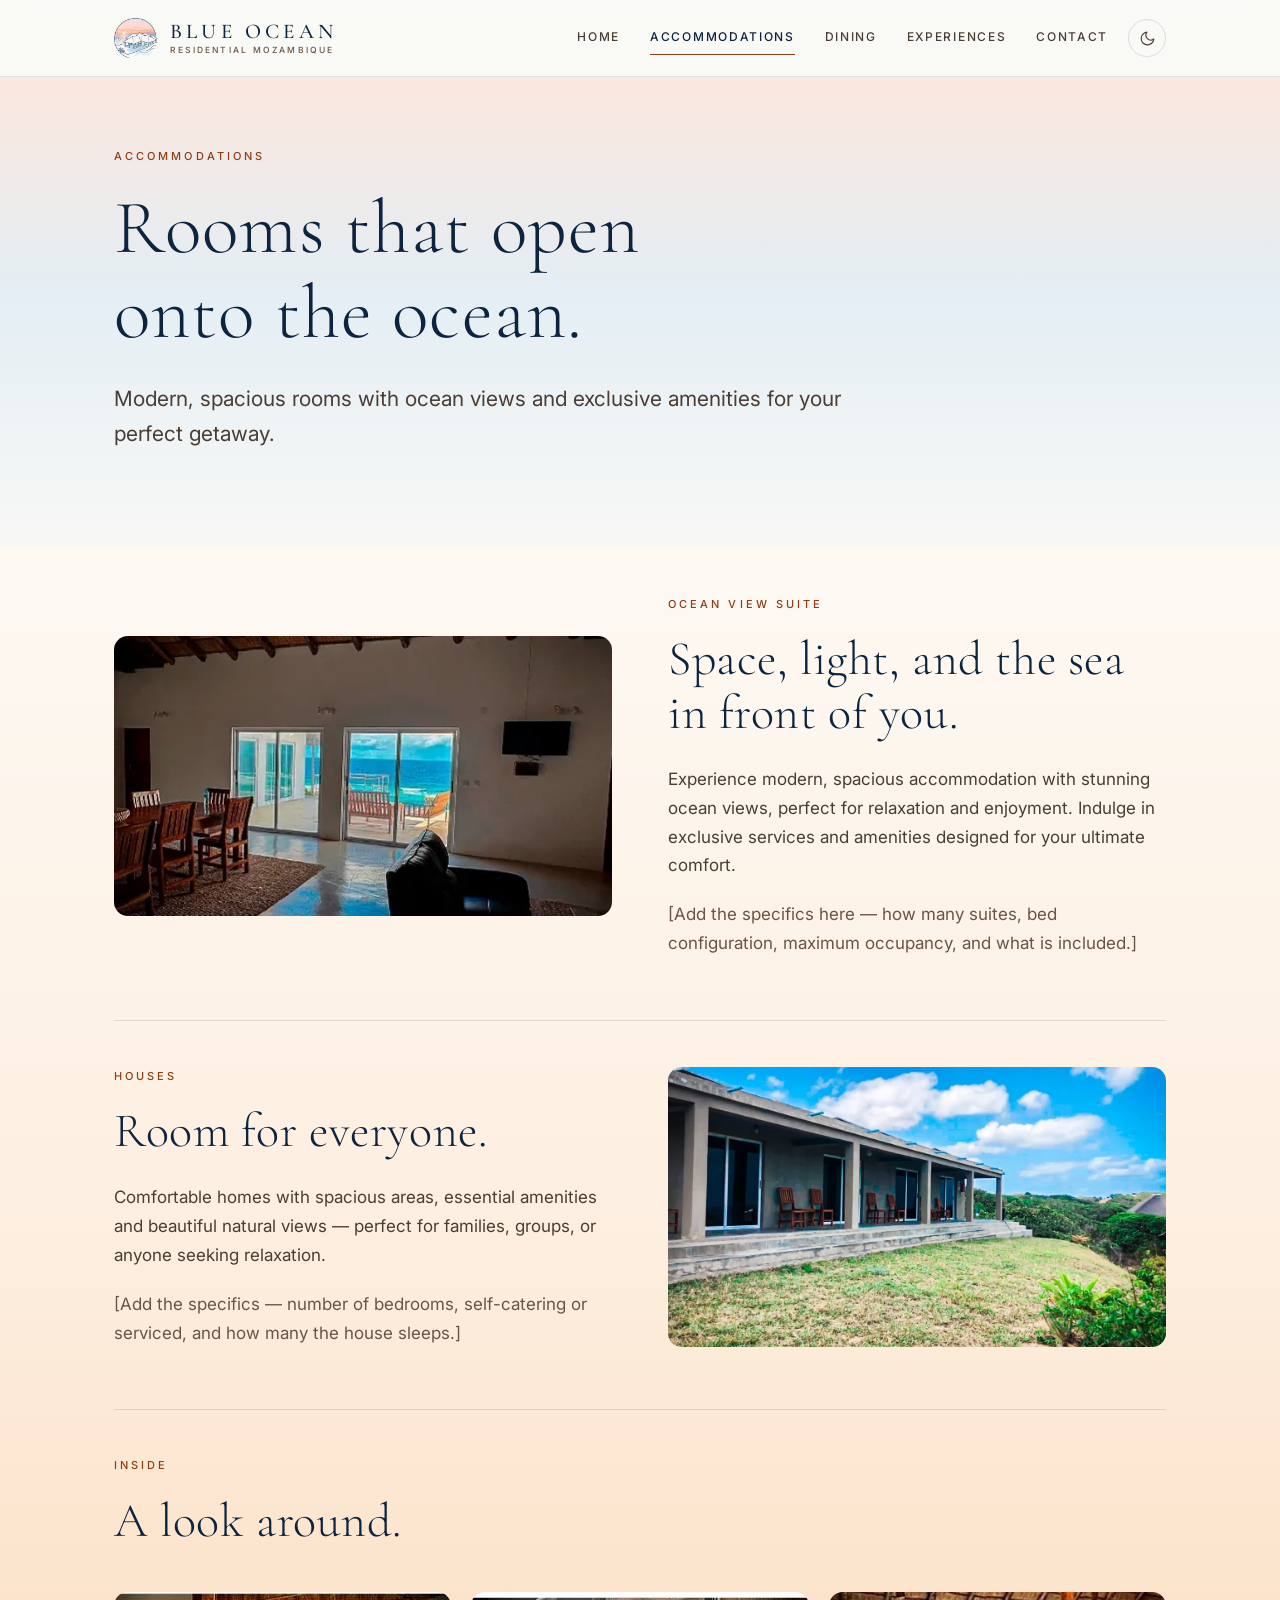
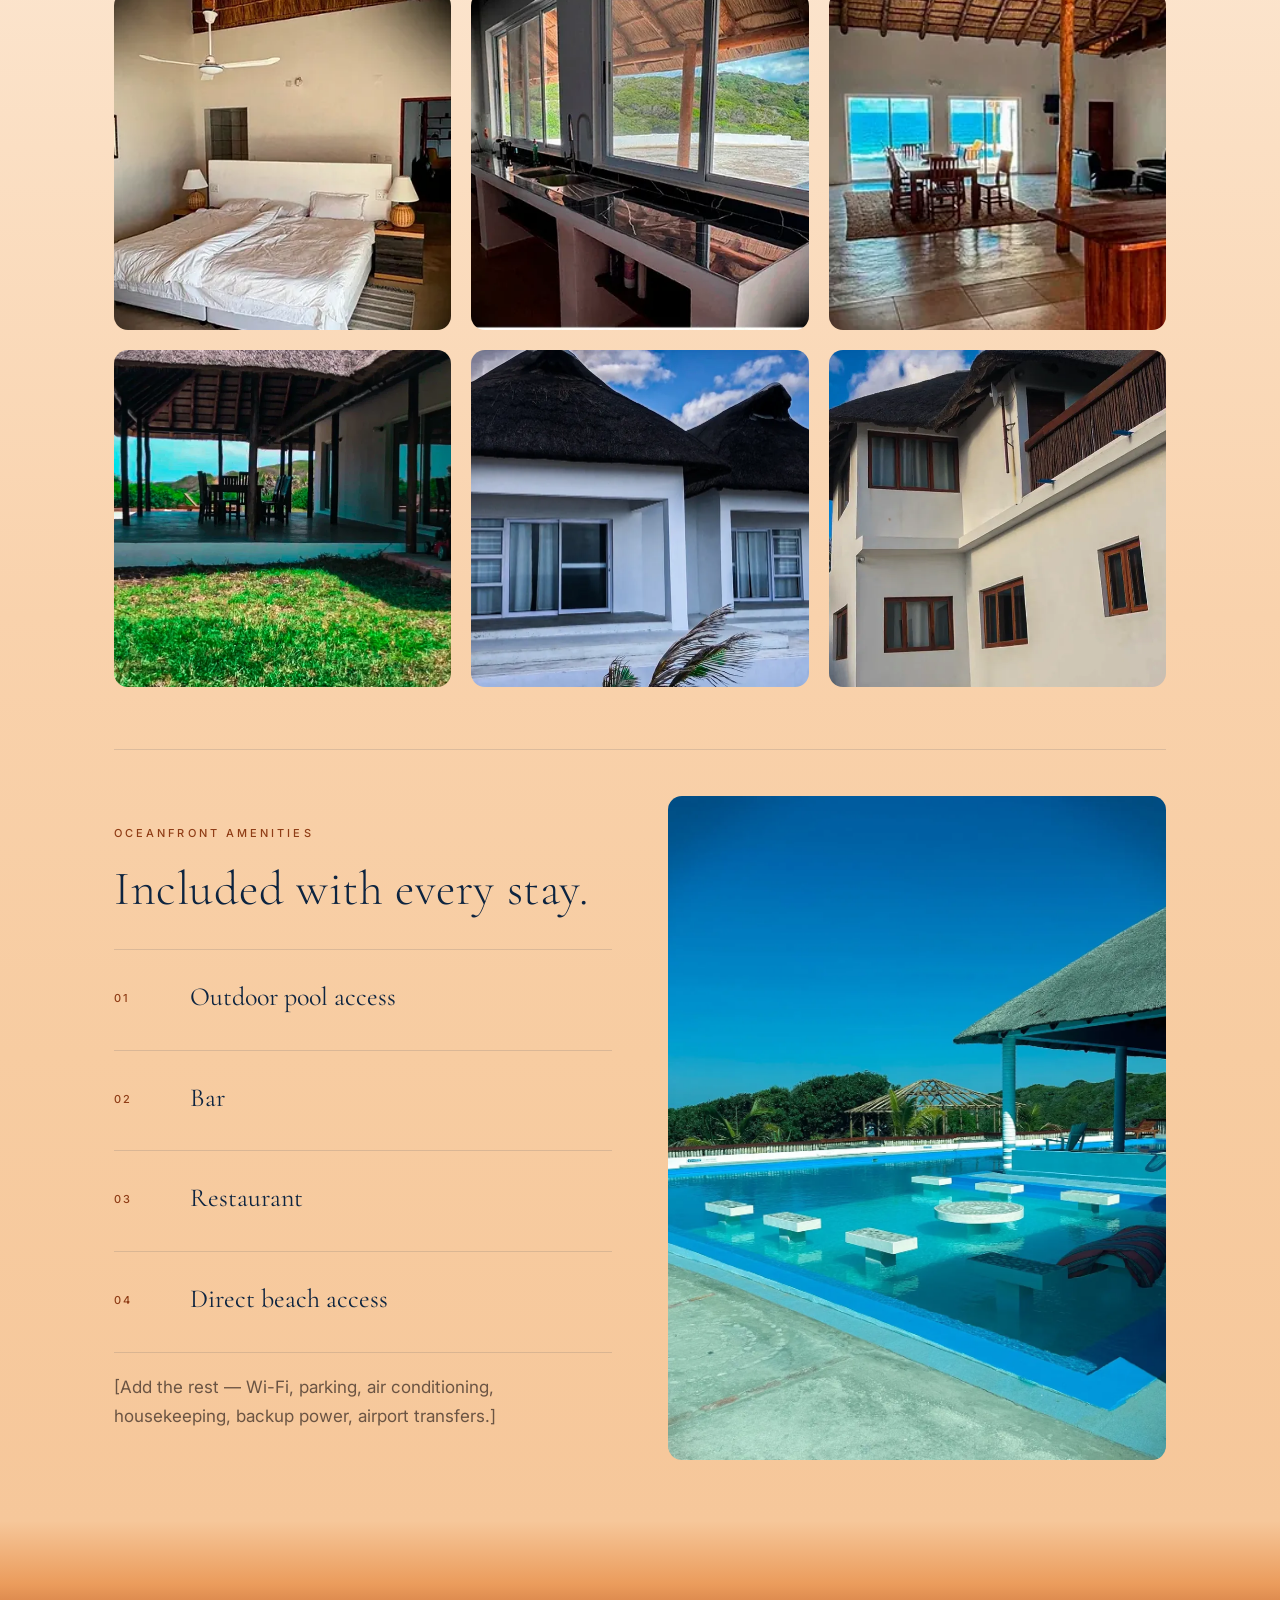
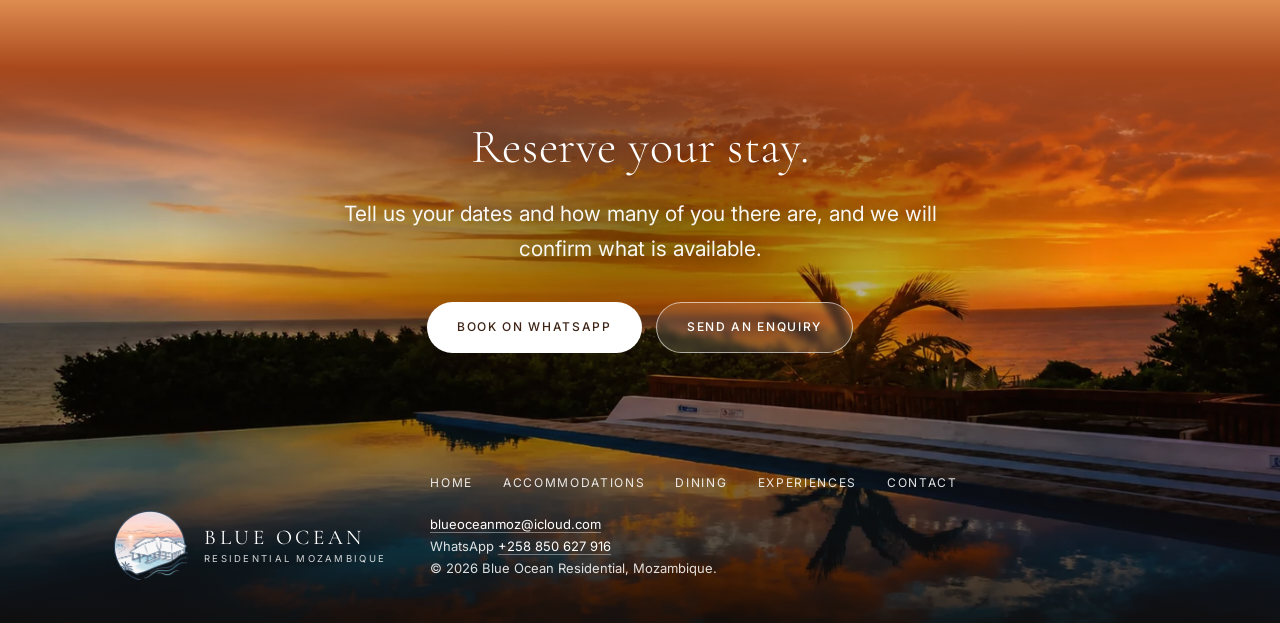
==== accommodations/index.html @ 9c2eda92 "Rebuild the Blue Ocean site as a static, buildless site Replaces the Hostinger Website Builder site " ====
<!DOCTYPE html>
<html lang="en">
<head>
<meta charset="UTF-8" />
<meta name="viewport" content="width=device-width, initial-scale=1.0" />
<meta name="theme-color" content="#f8f8f6" />

<!-- pre-paint theme restore — keep this identical across every page -->
<script>
(function(){
  var r = document.documentElement;
  r.classList.add("js");
  try{
    var stored = localStorage.getItem("blueocean-theme");
    var dark = stored ? stored === "dark"
                      : window.matchMedia("(prefers-color-scheme: dark)").matches;
    if(dark){
      r.setAttribute("data-theme","dark");
      var m = document.querySelector('meta[name="theme-color"]');
      if(m) m.setAttribute("content","#0a1b2b");
    }
  }catch(e){}
})();
</script>

<title>Accommodations — Blue Ocean Residential</title>
<meta name="description" content="Modern, spacious rooms and houses with ocean views, exclusive amenities and outdoor pool access at Blue Ocean Residential, Mozambique." />

<link rel="icon" type="image/png" sizes="32x32" href="../assets/favicon-32.png" />
<link rel="apple-touch-icon" href="../assets/apple-touch-icon.png" />

<meta property="og:type" content="website" />
<meta property="og:site_name" content="Blue Ocean Residential" />
<meta property="og:title" content="Accommodations — Blue Ocean Residential" />
<meta property="og:description" content="Modern, spacious rooms with ocean views and exclusive amenities." />
<meta name="twitter:card" content="summary_large_image" />

<link rel="preconnect" href="https://fonts.googleapis.com" />
<link rel="preconnect" href="https://fonts.gstatic.com" crossorigin />
<link href="https://fonts.googleapis.com/css2?family=Cormorant+Garamond:wght@300;400;500&family=Inter:wght@400;500&display=swap" rel="stylesheet" />
<link rel="stylesheet" href="../assets/site.css" />
<script src="../assets/site.js" defer></script>
</head>
<body>

<!-- Everything above the footer sits in .daylight, which carries the
     colour ramp. It wraps rather than sits on <body> so the ramp is the
     height of the real page — a short page still gets the whole journey. -->
<div class="daylight">

<header class="site-header">
  <div class="wrap nav">
    <a class="brand" href="../" aria-label="Blue Ocean Residential — home">
      <img src="../assets/emblem.webp" alt="" width="600" height="559" />
      <span class="brand-text">
        <span class="brand-name">BLUE OCEAN</span>
        <span class="brand-sub">Residential Mozambique</span>
      </span>
    </a>
    <nav class="nav-links" aria-label="Primary">
      <a href="../">Home</a>
      <a href="./" aria-current="page">Accommodations</a>
      <a href="../dining/">Dining</a>
      <a href="../experiences/">Experiences</a>
      <a href="../contact/">Contact</a>
    </nav>
    <button class="theme-toggle" type="button" aria-pressed="false" aria-label="Switch to dark theme">
      <svg class="icon-moon" viewBox="0 0 24 24" fill="none" stroke="currentColor" stroke-width="1.6" stroke-linecap="round" stroke-linejoin="round" aria-hidden="true"><path d="M21 12.8A9 9 0 1 1 11.2 3a7 7 0 0 0 9.8 9.8Z"/></svg>
      <svg class="icon-sun" viewBox="0 0 24 24" fill="none" stroke="currentColor" stroke-width="1.6" stroke-linecap="round" stroke-linejoin="round" aria-hidden="true"><circle cx="12" cy="12" r="4"/><path d="M12 2v2M12 20v2M4.9 4.9l1.4 1.4M17.7 17.7l1.4 1.4M2 12h2M20 12h2M4.9 19.1l1.4-1.4M17.7 6.3l1.4-1.4"/></svg>
    </button>
  </div>
</header>

<main>

  <section class="hero">
    <div class="wrap">
      <p class="label">Accommodations</p>
      <h1>Rooms that open<br />onto the ocean.</h1>
      <p class="lede">Modern, spacious rooms with ocean views and exclusive
        amenities for your perfect getaway.</p>
    </div>
  </section>

  <!-- ---------- OCEAN VIEW SUITE ---------- -->
  <section>
    <div class="wrap">
      <div class="split">
        <figure class="media media-wide reveal">
          <img src="../assets/photos/room-living.webp" alt="Open-plan living and dining area with doors onto an ocean-facing terrace" width="570" height="414" loading="lazy" />
        </figure>
        <div class="reveal">
          <p class="label">Ocean view suite</p>
          <h2 style="margin-bottom:24px">Space, light, and the sea in front of you.</h2>
          <p style="margin-bottom:20px">Experience modern, spacious accommodation
            with stunning ocean views, perfect for relaxation and enjoyment.
            Indulge in exclusive services and amenities designed for your ultimate
            comfort.</p>
          <p class="muted">[Add the specifics here — how many suites, bed
            configuration, maximum occupancy, and what is included.]</p>
        </div>
      </div>
    </div>
  </section>

  <!-- ---------- HOUSES ---------- -->
  <section style="padding-top:0">
    <div class="wrap">
      <hr class="rule rule-gap" />
      <div class="split split-reverse">
        <figure class="media media-wide reveal">
          <img src="../assets/photos/exterior-terrace.webp" alt="A row of houses with a shared terrace overlooking the coast" width="1200" height="675" loading="lazy" />
        </figure>
        <div class="reveal">
          <p class="label">Houses</p>
          <h2 style="margin-bottom:24px">Room for everyone.</h2>
          <p style="margin-bottom:20px">Comfortable homes with spacious areas,
            essential amenities and beautiful natural views — perfect for families,
            groups, or anyone seeking relaxation.</p>
          <p class="muted">[Add the specifics — number of bedrooms, self-catering
            or serviced, and how many the house sleeps.]</p>
        </div>
      </div>
    </div>
  </section>

  <!-- ---------- INSIDE ---------- -->
  <section style="padding-top:0">
    <div class="wrap">
      <hr class="rule rule-gap" />
      <p class="label reveal">Inside</p>
      <h2 class="reveal" style="margin-bottom:44px">A look around.</h2>

      <div class="gallery reveal">
        <figure class="media"><img src="../assets/photos/room-bedroom.webp" alt="Bedroom with high thatched ceiling and ceiling fan" width="446" height="414" loading="lazy" /></figure>
        <figure class="media"><img src="../assets/photos/room-kitchen.webp" alt="Kitchen counter beneath a window looking out to the dunes" width="446" height="416" loading="lazy" /></figure>
        <figure class="media"><img src="../assets/photos/room-lounge.webp" alt="Living area under an exposed thatched roof, opening to the sea" width="280" height="400" loading="lazy" /></figure>
        <figure class="media"><img src="../assets/photos/veranda.webp" alt="Covered veranda with dining table looking over the lawn" width="1197" height="673" loading="lazy" /></figure>
        <figure class="media"><img src="../assets/photos/exterior-rooms.webp" alt="Exterior of the guest rooms under thatch" width="1200" height="675" loading="lazy" /></figure>
        <figure class="media"><img src="../assets/photos/exterior-block.webp" alt="Two-storey accommodation block with timber-framed windows" width="1200" height="674" loading="lazy" /></figure>
      </div>
    </div>
  </section>

  <!-- ---------- AMENITIES ---------- -->
  <section style="padding-top:0">
    <div class="wrap">
      <hr class="rule rule-gap" />
      <div class="split">
        <div class="reveal">
          <p class="label">Oceanfront amenities</p>
          <h2 style="margin-bottom:32px">Included with every stay.</h2>
          <div class="rows" style="border-top:1px solid var(--line)">
            <div class="row" style="grid-template-columns:56px 1fr">
              <div class="row-num">01</div>
              <div><h3 style="margin-bottom:6px">Outdoor pool access</h3></div>
            </div>
            <div class="row" style="grid-template-columns:56px 1fr">
              <div class="row-num">02</div>
              <div><h3 style="margin-bottom:6px">Bar</h3></div>
            </div>
            <div class="row" style="grid-template-columns:56px 1fr">
              <div class="row-num">03</div>
              <div><h3 style="margin-bottom:6px">Restaurant</h3></div>
            </div>
            <div class="row" style="grid-template-columns:56px 1fr">
              <div class="row-num">04</div>
              <div><h3 style="margin-bottom:6px">Direct beach access</h3></div>
            </div>
          </div>
          <p class="muted" style="margin-top:20px">[Add the rest — Wi-Fi, parking,
            air conditioning, housekeeping, backup power, airport transfers.]</p>
        </div>
        <figure class="media media-tall reveal">
          <img src="../assets/photos/pool-ocean.webp" alt="The pool at Blue Ocean Residential looking out to the Indian Ocean" width="1400" height="1443" loading="lazy" />
        </figure>
      </div>
    </div>
  </section>

</main>

</div><!-- /.daylight -->

<footer class="site-footer">
  <div class="wrap footer-closing reveal">
    <h2 style="margin-bottom:22px">Reserve your stay.</h2>
    <p class="lede">Tell us your dates and how many of you there are, and we will confirm what is available.</p>
    <div class="actions">
      <a class="btn" href="https://api.whatsapp.com/send/?phone=258850627916" target="_blank" rel="noopener">Book on WhatsApp</a>
      <a class="btn btn-ghost" href="../contact/">Send an enquiry</a>
    </div>
  </div>

  <div class="wrap footer-inner">
    <a class="footer-brand" href="../" aria-label="Blue Ocean Residential — home">
      <img src="../assets/emblem.webp" alt="" width="600" height="559" loading="lazy" />
      <span class="footer-wordmark">
        <b>BLUE OCEAN</b>
        <span>Residential Mozambique</span>
      </span>
    </a>
    <div>
      <nav class="footer-nav" aria-label="Footer">
        <a href="../">Home</a>
        <a href="./">Accommodations</a>
        <a href="../dining/">Dining</a>
        <a href="../experiences/">Experiences</a>
        <a href="../contact/">Contact</a>
      </nav>
      <p class="footer-legal">
        <a href="mailto:blueoceanmoz@icloud.com">blueoceanmoz@icloud.com</a><br />
        WhatsApp <a href="https://api.whatsapp.com/send/?phone=258850627916" target="_blank" rel="noopener">+258 850 627 916</a><br />
        © <span class="year">2026</span> Blue Ocean Residential, Mozambique.
      </p>
    </div>
  </div>
</footer>

<script>
document.querySelectorAll(".year").forEach(function(el){
  el.textContent = new Date().getFullYear();
});
</script>
</body>
</html>
---- assets/site.css ----
/* ============================================================
   BLUE OCEAN — Residential Mozambique
   Vanilla CSS, no build step. Every design decision you are likely
   to change lives in the :root token block below.

   Palette sampled directly from the logo artwork:
   navy #021c3f · coral #fdc7b0 · sea #8eb4c7 · paper #f8f7f8
   ============================================================ */

/* ---------- 1. DESIGN TOKENS (change the whole look here) ---------- */
:root{
  color-scheme:light;

  /* surfaces */
  --bg:#f8f8f6;          /* page — the logo's paper tone   */
  --panel:#ffffff;       /* cards, raised surfaces         */

  /* text — warmed and deepened so it still holds at the bottom of the
     ramp, where the ground is apricot rather than paper. Every value
     here clears 4.5:1 on both #fdfcfa and the ramp's last colour. */
  --ink:#0d2440;         /* headings — logo navy           */
  --body:#4a3d33;        /* paragraph text                 */
  --muted:#6b5443;       /* captions, meta                 */

  /* brand accents */
  --navy:#143252;        /* primary buttons, strong marks  */
  --navy-deep:#0a1e35;
  --coral:#8f3d16;       /* the sunset — labels, details   */
  --coral-deep:#7a3110;
  --coral-soft:#fbe7de;  /* tint fills                     */
  --sea:#8eb4c7;         /* the water                      */
  --sea-soft:#e4eef4;
  --sand:#f3ece5;

  /* button colour pair (flips in dark mode) */
  --btn-bg:var(--navy);
  --btn-bg-hover:var(--navy-deep);
  --btn-fg:#ffffff;

  --line:rgba(13,36,64,0.12);
  --line-2:rgba(13,36,64,0.26);
  --scrim-rgb:248,248,246;   /* --bg as r,g,b — sticky header blur */

  /* the day's light — see .daylight in section 5b.
     Cool white at the top of a page, warming all the way down.

     The ramp stops at --w6, an apricot, and NOT at full orange. That is
     a hard limit, not a taste call: at anything stronger, small secondary
     text (captions, the star ratings, "Guest review") drops under 4.5:1
     and no amount of darkening the token fixes it without turning the
     accent black. The deep orange --w7 and --ember therefore live only
     in the footer, above which no body copy ever sits. */
  --w0:#fdfcfa;
  --w1:#fdf8f1;
  --w2:#fdefe1;
  --w3:#fbdfc3;
  --w4:#f9d2ac;
  --w5:#f7cca1;
  --w6:#f6c79a;
  --w7:#eb9c5c;   /* footer only */
  --ember:#a8481c; /* footer only — deep enough to meet the photograph */

  /* type */
  --font-display:"Cormorant Garamond",Georgia,"Times New Roman",serif;
  --font-body:"Inter",-apple-system,BlinkMacSystemFont,"Segoe UI",Roboto,sans-serif;

  /* rhythm */
  --maxw:1140px;
  --r:14px;
  --gap:clamp(46px,4.8vw,78px);      /* vertical space between sections   */
  --gap-sm:clamp(34px,3.6vw,56px);   /* space either side of a divider    */
  --pad:clamp(20px,5vw,44px);
  --ease:cubic-bezier(0.22,1,0.36,1);
}

[data-theme="dark"]{
  color-scheme:dark;
  /* Dark is the same day after the sun has gone: warm near-black
     rather than navy, so it still arrives at the same photograph
     instead of fighting it. */
  --bg:#141110;
  --panel:#1f1916;
  --ink:#f7ece4;
  --body:#cdb6a6;
  --muted:#c9b1a0;
  --navy:#f7ece4;
  --navy-deep:#ffffff;
  --coral:#efb197;
  --coral-deep:#f6c9b5;
  --coral-soft:rgba(233,161,132,0.14);
  --sea:#c99878;
  --sea-soft:rgba(233,161,132,0.10);
  --sand:rgba(243,229,219,0.06);
  --btn-bg:var(--coral);
  --btn-bg-hover:var(--coral-deep);
  --btn-fg:#241a14;
  --line:rgba(247,236,228,0.14);
  --line-2:rgba(247,236,228,0.30);
  --scrim-rgb:20,17,16;

  --w0:#141110;
  --w1:#181412;
  --w2:#1f1713;
  --w3:#291b13;
  --w4:#372114;
  --w5:#4a2815;
  --w6:#5e2f16;
  --w7:#7a3a19;
  --ember:#8f3d18;
}

/* ---------- 2. RESET ---------- */
*,*::before,*::after{ box-sizing:border-box; margin:0; padding:0; }
html{ scroll-behavior:smooth; -webkit-text-size-adjust:100%; }
body{
  background:var(--bg);
  color:var(--body);
  font-family:var(--font-body);
  font-size:17px;
  line-height:1.7;
  -webkit-font-smoothing:antialiased;
  transition:background .3s var(--ease), color .3s var(--ease);
}
img,svg{ display:block; max-width:100%; height:auto; }
a{ color:inherit; text-decoration:none; }
button{ font:inherit; color:inherit; background:none; border:none; cursor:pointer; }
:focus-visible{ outline:2px solid var(--coral); outline-offset:3px; border-radius:4px; }

@media (prefers-reduced-motion:reduce){
  html{ scroll-behavior:auto; }
  *,*::before,*::after{ animation-duration:.01ms!important; transition-duration:.01ms!important; }
}

/* ---------- 3. TYPE ----------
   The logo wordmark is a high-contrast serif set very wide. Headings echo
   that: light weight, generous letter-spacing, tight leading. */
h1,h2,h3{
  font-family:var(--font-display);
  color:var(--ink);
  font-weight:300;
  line-height:1.12;
}
h1{ font-size:clamp(42px,6.4vw,76px); letter-spacing:0.015em; }
h2{ font-size:clamp(31px,4.2vw,48px); letter-spacing:0.012em; }
h3{ font-size:clamp(21px,2.2vw,26px); font-weight:400; line-height:1.3; }

/* the tracked-out caps label — lifted straight from "RESIDENTIAL MOZAMBIQUE" */
.label{
  font-family:var(--font-body);
  font-size:11px;
  font-weight:500;
  letter-spacing:0.28em;
  text-transform:uppercase;
  color:var(--coral);
  margin-bottom:20px;
}
.label-navy{ color:var(--muted); }
.lede{ font-size:clamp(18px,1.9vw,21px); line-height:1.65; max-width:60ch; }
.muted{ color:var(--muted); }
strong{ color:var(--ink); font-weight:500; }

/* ---------- 4. LAYOUT ---------- */
.wrap{ width:100%; max-width:var(--maxw); margin-inline:auto; padding-inline:var(--pad); }
section{ padding-block:var(--gap); }
.rule{ height:1px; background:var(--line); border:0; }

/* a divider that opens a new section: it already sits below one section's
   bottom padding, so its own trailing space is deliberately smaller —
   otherwise the two stack up and leave a hole. */
.rule-gap{ margin-bottom:var(--gap-sm); }

/* the first section after a hero does not need a full gap on top, the hero's
   own bottom padding is already doing that work */
.hero + section,
.hero-photo + section{ padding-top:var(--gap-sm); }

.grid{ display:grid; gap:30px; }
@media (min-width:760px){
  .grid-2{ grid-template-columns:repeat(2,1fr); }
  .grid-3{ grid-template-columns:repeat(3,1fr); }
  .grid-4{ grid-template-columns:repeat(2,1fr); }   /* 2-up on tablet */
}
@media (min-width:1000px){
  .grid-4{ grid-template-columns:repeat(4,1fr); gap:22px; }  /* one line */
}

/* ---------- 5. HEADER / NAV ---------- */
/* ---------- 5b. THE DAY'S LIGHT ----------
   .daylight wraps the header and main — everything above the footer.
   Putting the ramp there rather than on <body> means it stretches to
   whatever height the page actually is, so a short page like Contact
   gets the whole journey instead of the top third of it.

   The ramp stops at --w6, still light. All of the darkening happens
   inside the footer, where there is no body copy — which is why no
   text on this site ever has to change colour partway down a page. */
.daylight{
  background:linear-gradient(180deg,
    var(--w0)  0%,
    var(--w1) 20%,
    var(--w2) 39%,
    var(--w3) 56%,
    var(--w4) 71%,
    var(--w5) 85%,
    var(--w6) 100%);
}

.site-header{
  position:sticky; top:0; z-index:50;
  background:rgba(var(--scrim-rgb),0.86);
  backdrop-filter:saturate(180%) blur(14px);
  -webkit-backdrop-filter:saturate(180%) blur(14px);
  border-bottom:1px solid var(--line);
}
.nav{ display:flex; align-items:center; gap:20px; height:76px; }
.brand{ display:flex; align-items:center; gap:12px; margin-right:auto; }
.brand img{ width:44px; height:auto; }
.brand-text{ display:flex; flex-direction:column; line-height:1; }
.brand-name{
  font-family:var(--font-display); font-weight:500;
  font-size:21px; letter-spacing:0.20em; color:var(--ink);
}
.brand-sub{
  font-size:8.5px; font-weight:500; letter-spacing:0.26em;
  text-transform:uppercase; color:var(--muted); margin-top:4px;
}
.nav-links{ display:flex; gap:30px; }
.nav-links a{
  font-size:12px; font-weight:500; letter-spacing:0.14em; text-transform:uppercase;
  color:var(--body); padding-block:6px; border-bottom:1px solid transparent;
  transition:color .2s var(--ease), border-color .2s var(--ease);
}
.nav-links a:hover{ color:var(--ink); }
.nav-links a[aria-current="page"]{ color:var(--ink); border-bottom-color:var(--coral); }

.theme-toggle{
  width:38px; height:38px; display:grid; place-items:center;
  border:1px solid var(--line); border-radius:50%;
  color:var(--body); transition:border-color .2s var(--ease), color .2s var(--ease);
}
.theme-toggle:hover{ border-color:var(--line-2); color:var(--ink); }
.theme-toggle svg{ width:17px; height:17px; }
[data-theme="dark"] .icon-moon,
:root:not([data-theme="dark"]) .icon-sun{ display:none; }

/* five nav items is too many for a phone bar, so below 900px the links drop
   to their own row and scroll sideways rather than wrapping or being hidden
   behind a JS menu. */
@media (max-width:900px){
  .nav{ flex-wrap:wrap; height:auto; padding-block:12px; row-gap:4px; }
  .brand img{ width:36px; }
  .brand-name{ font-size:18px; letter-spacing:0.16em; }
  .brand-sub{ display:none; }
  .nav-links{
    order:3; width:100%; gap:22px;
    overflow-x:auto; scrollbar-width:none; padding-bottom:2px;
  }
  .nav-links::-webkit-scrollbar{ display:none; }
  .nav-links a{ font-size:11px; letter-spacing:0.1em; white-space:nowrap; }
}

/* ---------- 6. HERO ----------
   The wash behind the inner-page hero repeats the logo's sunset: coral sky
   above, sea below, dissolving into paper. */
.hero{
  position:relative;
  padding-block:clamp(44px,5.5vw,72px) clamp(40px,4.6vw,60px);
  background:linear-gradient(180deg,
    var(--coral-soft) 0%,
    var(--sea-soft) 46%,
    var(--bg) 100%);
}
.hero-grid{ display:grid; gap:44px; align-items:center; }
@media (min-width:900px){
  .hero-grid{ grid-template-columns:1.05fr 0.95fr; gap:56px; }
}
.hero h1{ margin-bottom:26px; }
.hero .lede{ margin-bottom:38px; }
.hero-art{ justify-self:center; width:min(100%,480px); }

/* photographic hero — home page */
.hero-photo{
  position:relative; isolation:isolate;
  min-height:min(84vh,720px);
  display:flex; align-items:flex-end;
  padding-block:clamp(64px,10vw,110px);
  overflow:hidden;
}
.hero-photo > img{
  position:absolute; inset:0; z-index:-2;
  width:100%; height:100%; object-fit:cover;
}
.hero-photo::after{                 /* legibility scrim */
  content:""; position:absolute; inset:0; z-index:-1;
  background:linear-gradient(180deg,
    rgba(6,20,36,0.34) 0%,
    rgba(6,20,36,0.10) 38%,
    rgba(6,20,36,0.72) 100%);
}
.hero-photo .label{ color:#f6cdb9; }
.hero-photo h1,
.hero-photo .lede{ color:#fff; }
.hero-photo h1{ margin-bottom:22px; max-width:16ch; }
.hero-photo .lede{ margin-bottom:36px; color:rgba(255,255,255,0.90); }
.hero-photo .btn-ghost{ color:#fff; border-color:rgba(255,255,255,0.55); }
.hero-photo .btn-ghost:hover{ background:rgba(255,255,255,0.14); border-color:#fff; }

/* ---------- 6b. MEDIA ---------- */
figure{ margin:0; }
.media{
  border-radius:var(--r); overflow:hidden;
  background:var(--sea-soft);
}
.media img{ width:100%; height:100%; object-fit:cover; }
.media-tall img{ aspect-ratio:3/4; }
.media-wide img{ aspect-ratio:16/9; }
.media-square img{ aspect-ratio:1/1; }
figcaption{
  margin-top:12px; font-size:13px; letter-spacing:0.1em;
  text-transform:uppercase; color:var(--muted);
}

/* alternating image + text */
.split{ display:grid; gap:36px; align-items:center; }
@media (min-width:880px){
  .split{ grid-template-columns:1fr 1fr; gap:56px; }
  .split-reverse > :first-child{ order:2; }
}

/* gallery grid — mixed heights, no library needed */
.gallery{ display:grid; gap:16px; grid-template-columns:repeat(2,1fr); }
@media (min-width:760px){ .gallery{ grid-template-columns:repeat(3,1fr); gap:20px; } }
.gallery .media img{ aspect-ratio:1/1; }
.gallery .span-2{ grid-column:span 2; }
.gallery .span-2 img{ aspect-ratio:16/10; }

/* image card — photo above copy */
.tile{
  background:var(--panel); border:1px solid var(--line);
  border-radius:var(--r); overflow:hidden;
  transition:border-color .25s var(--ease), transform .25s var(--ease);
}
.tile:hover{ border-color:var(--line-2); transform:translateY(-2px); }
.tile img{ width:100%; aspect-ratio:4/3; object-fit:cover; }
.tile-body{ padding:26px 28px 30px; }
.tile-body h3{ margin-bottom:10px; }

/* ---------- 6c. THE MOVING LINE ----------
   One line of tiles sweeping steadily left to right, forever.

   The lane slides by exactly the width of one set of tiles (--ring-shift,
   measured by site.js), so the moment the second set reaches where the
   first started, the loop restarts unseen.

   Tile width + margin-right is what makes that measurement exact — do not
   swap the margin for `gap`, which is not part of a tile's own width. */
.ring{
  --ring-tile:clamp(232px,25vw,310px);
  --ring-gap:24px;
  position:relative;
  margin-top:48px;
  overflow:hidden;
}
.ring-lane{
  overflow:hidden;
  /* dissolve the ends so tiles are never cut off square */
  -webkit-mask-image:linear-gradient(90deg,transparent,#000 8%,#000 92%,transparent);
          mask-image:linear-gradient(90deg,transparent,#000 8%,#000 92%,transparent);
  -webkit-mask-repeat:no-repeat; mask-repeat:no-repeat;
}
.ring-track{ display:flex; width:max-content; }
.ring-track > .tile{
  flex:0 0 auto;
  width:var(--ring-tile);
  margin-right:var(--ring-gap);
}

/* The reviews reuse the same line. Only width and spacing are set here — the
   quotes keep the colours, the coral hairline and the type they already had. */
.ring-quotes{ --ring-tile:clamp(300px,32vw,420px); --ring-gap:56px; margin-top:40px; }
.ring-track > .quote{
  flex:0 0 auto;
  width:var(--ring-tile);
  margin-right:var(--ring-gap);
  display:flex; flex-direction:column;
}
.ring-track > .quote cite{ margin-top:auto; }
/* Motion is added only once site.js has cloned the tiles — animating a
   single set would slide it off the screen and snap back. */
.ring.is-ready .ring-track{ will-change:transform; }
.ring.is-ready .ring-near .ring-track{ animation:ring-near 60s linear infinite; }
@keyframes ring-near{
  from{ transform:translate3d(var(--ring-shift,0),0,0); }
  to  { transform:translate3d(0,0,0); }
}

/* stop while it is off screen, and while someone is looking at a tile */
.ring.is-paused .ring-track,
.ring:hover .ring-track,
.ring:focus-within .ring-track{ animation-play-state:paused; }

/* Reduced motion: one still row you can swipe. The clones would just read
   as repeats, so they go. */
@media (prefers-reduced-motion:reduce){
  .ring{ height:auto; overflow:visible; }
  .ring-lane{
    position:static; overflow-x:auto; padding-bottom:6px;
    -webkit-mask-image:none; mask-image:none;
  }
  .ring-dup{ display:none; }
  .ring-track{ animation:none!important; transform:none!important; }
}

/* testimonial */
.quote{
  border-left:2px solid var(--coral);
  padding-left:26px;
}
.quote p{
  font-family:var(--font-display); font-size:clamp(20px,2.2vw,25px);
  line-height:1.45; color:var(--ink); margin-bottom:16px;
}
.quote cite{
  font-style:normal; font-size:11px; letter-spacing:0.2em;
  text-transform:uppercase; color:var(--muted);
}
.stars{ color:var(--coral); letter-spacing:0.18em; font-size:13px; margin-bottom:14px; }

/* ---------- 7. COMPONENTS ---------- */
.actions{ display:flex; gap:14px; flex-wrap:wrap; }

.btn{
  display:inline-flex; align-items:center; gap:9px;
  padding:14px 30px; border-radius:999px;
  background:var(--btn-bg); color:var(--btn-fg);
  font-size:12px; font-weight:500; letter-spacing:0.14em; text-transform:uppercase;
  transition:background .2s var(--ease), transform .2s var(--ease);
}
.btn:hover{ background:var(--btn-bg-hover); transform:translateY(-1px); }

.btn-ghost{
  background:none; color:var(--ink);
  border:1px solid var(--line-2);
}
.btn-ghost:hover{ background:var(--coral-soft); border-color:var(--coral); }

.card{
  background:var(--panel);
  border:1px solid var(--line);
  border-radius:var(--r);
  padding:32px;
  transition:border-color .25s var(--ease), transform .25s var(--ease);
}
.card:hover{ border-color:var(--line-2); transform:translateY(-2px); }
.card h3{ margin-bottom:12px; }

/* numbered index rows — residence types, principles, process steps */
.rows{ border-top:1px solid var(--line); }
.row{
  display:grid; grid-template-columns:56px 1fr; gap:20px;
  padding-block:30px; border-bottom:1px solid var(--line);
}
.row-num{
  font-size:11px; letter-spacing:0.2em; color:var(--coral);
  padding-top:9px; font-weight:500;
}
.row h3{ margin-bottom:10px; }
@media (min-width:880px){
  .row{ grid-template-columns:56px 320px 1fr; align-items:start; }
  .row-body{ padding-top:5px; }
}

/* fact strip — plot sizes, bedrooms, distances */
.facts{ display:flex; flex-wrap:wrap; gap:12px 44px; }
.fact-val{ font-family:var(--font-display); font-size:38px; color:var(--ink); line-height:1.1; }
.fact-key{
  font-size:11px; letter-spacing:0.18em; text-transform:uppercase;
  color:var(--muted); margin-top:6px;
}

/* event listing */
.event{
  display:grid; gap:8px 26px;
  padding-block:30px; border-bottom:1px solid var(--line);
}
.event-date{
  font-size:11px; font-weight:500; letter-spacing:0.18em;
  text-transform:uppercase; color:var(--coral);
}
.event-meta{ font-size:15px; color:var(--muted); }
@media (min-width:780px){
  .event{ grid-template-columns:190px 1fr auto; align-items:start; }
  .event-date{ padding-top:6px; }
}

/* forms */
.field{ display:block; margin-bottom:22px; }
.field span{
  display:block; margin-bottom:9px;
  font-size:11px; font-weight:500; letter-spacing:0.18em;
  text-transform:uppercase; color:var(--muted);
}
.field input,.field textarea,.field select{
  width:100%; padding:14px 16px;
  font:inherit; font-size:16px; color:var(--ink);
  background:var(--panel);
  border:1px solid var(--line-2); border-radius:10px;
  transition:border-color .2s var(--ease);
}
.field input:focus,.field textarea:focus,.field select:focus{
  outline:none; border-color:var(--coral);
}
.field textarea{ min-height:150px; resize:vertical; }

/* ---------- 8. THE ARRIVAL (footer) ----------
   The page has been warming all the way down and this is where it
   gets to. The photograph's own top edge is a dark blue cloud, so
   rather than blend light orange into it, the scrim below carries
   the ramp on past orange into --ember first — two dark tones meet,
   and the dissolve only has a short distance to cover.

   The first stop is exactly --w6, the colour .daylight ends on, so
   the seam between page and footer cannot be seen. */
.site-footer{
  position:relative;
  min-height:clamp(560px,78vh,820px);
  display:flex; flex-direction:column; justify-content:flex-end;
  background:url("photos/sunset-pool.webp") center/cover no-repeat;
  isolation:isolate;
  color:#fff;
}
.site-footer::before{
  content:""; position:absolute; inset:0; z-index:0;
  background:
    /* This is where the day actually sets. The page hands over on --w6,
       so the seam cannot be seen; the strong orange and the ember both
       live here, below the last line of text on the page. */
    linear-gradient(180deg,
      var(--w6) 0%,
      var(--w7) 9%,
      var(--ember) 21%,
      rgba(168,72,28,0.70) 29%,
      rgba(168,72,28,0.36) 37%,
      rgba(168,72,28,0.12) 44%,
      rgba(168,72,28,0) 51%),
    /* and a little shade at the foot, so the small print holds */
    linear-gradient(0deg,
      rgba(18,11,6,0.86) 0%,
      rgba(18,11,6,0.44) 24%,
      rgba(18,11,6,0) 52%);
}
[data-theme="dark"] .site-footer::before{
  background:
    linear-gradient(180deg,
      var(--w6) 0%,
      var(--w7) 9%,
      var(--ember) 21%,
      rgba(143,61,24,0.70) 29%,
      rgba(143,61,24,0.36) 37%,
      rgba(143,61,24,0.12) 44%,
      rgba(143,61,24,0) 51%),
    linear-gradient(0deg,
      rgba(12,8,5,0.86) 0%,
      rgba(12,8,5,0.34) 26%,
      rgba(12,8,5,0) 50%);
}

/* the closing words, inside the picture */
.footer-closing{
  position:relative; z-index:2;
  text-align:center;
  padding-block:clamp(46px,6vw,88px);
}
.footer-closing h2{
  color:#fff; margin-bottom:20px;
  text-shadow:0 2px 26px rgba(30,12,4,0.6);
}
.footer-closing .label{ color:#ffd9b8; text-shadow:0 1px 14px rgba(30,12,4,0.55); }
.footer-closing .lede{
  color:rgba(255,255,255,0.95); max-width:46ch; margin:0 auto 36px;
  text-shadow:0 1px 16px rgba(30,12,4,0.6);
}
.footer-closing .actions{ justify-content:center; }
.footer-closing .btn{ background:#fff; color:#3d2314; }
.footer-closing .btn:hover{ background:#ffefe2; }
.footer-closing .btn-ghost{
  background:rgba(255,255,255,0.12); color:#fff; border-color:rgba(255,255,255,0.6);
  -webkit-backdrop-filter:blur(3px); backdrop-filter:blur(3px);
}
.footer-closing .btn-ghost:hover{ background:rgba(255,255,255,0.24); }
/* a soft pool of shade under the words: enough for white type to hold
   on a bright sky, not enough to read as a panel */
.footer-closing::before{
  content:""; position:absolute; left:50%; top:50%;
  transform:translate(-50%,-50%);
  width:min(1040px,96%); height:118%; z-index:-1; pointer-events:none;
  background:radial-gradient(56% 50% at 50% 50%,
    rgba(26,12,4,0.48), rgba(26,12,4,0.19) 60%, rgba(26,12,4,0) 79%);
}

.footer-inner{
  position:relative; z-index:2;
  display:grid; gap:26px; align-items:end;
  padding-block:clamp(30px,3.4vw,50px);
  font-size:15px;
}
@media (min-width:760px){
  .footer-inner{ grid-template-columns:auto 1fr; gap:44px; }
}
/* the emblem beside the wordmark, the way the header carries it */
.footer-brand{ display:flex; align-items:center; gap:16px; }
.footer-brand img{ width:74px; height:auto; flex:0 0 auto; }
.footer-wordmark{ display:flex; flex-direction:column; line-height:1.1; }
.footer-wordmark b{
  font-family:var(--font-display); font-weight:400;
  font-size:21px; letter-spacing:0.17em; color:#fff;
}
.footer-wordmark span{
  font-size:9.5px; letter-spacing:0.24em; text-transform:uppercase;
  color:rgba(255,255,255,0.82); margin-top:5px;
}
.footer-nav{ display:flex; flex-wrap:wrap; gap:14px 30px; }
.footer-nav a{
  font-size:12px; letter-spacing:0.14em; text-transform:uppercase;
  color:rgba(255,255,255,0.88);
}
.footer-nav a:hover{ color:#fff; }
.footer-legal{ margin-top:20px; font-size:13px; color:rgba(255,255,255,0.86); }
.footer-legal a{ color:#fff; border-bottom:1px solid rgba(255,255,255,0.38); }
.footer-legal a:hover{ border-bottom-color:#fff; }

@media (max-width:640px){
  .site-footer{ background-position:62% center; }
  .footer-brand img{ width:60px; }
}

/* ---------- 9. SCROLL REVEAL (progressive — see site.js) ----------
   Only hides content when the .js class is present on <html>, so the page
   stays fully readable if JS is off or fails to load.

   translate3d rather than translateY keeps the whole thing on the compositor,
   so it never triggers layout while scrolling. The observer in site.js starts
   the animation slightly *before* the element reaches the viewport, which
   gives lazy images time to decode — that early start is what stops the
   fade-in from looking like a stutter.

   No blanket will-change here: translate3d already keeps this on the
   compositor, and will-change would promote every pending element to its own
   layer at once, costing more than it saves. */
.js .reveal{
  opacity:0; transform:translate3d(0,14px,0);
  transition:opacity .75s var(--ease), transform .75s var(--ease);
}
.js .reveal.in{ opacity:1; transform:none; }

/* lazy images fade up as they decode instead of snapping in.
   The hiding class is added by JS, never by CSS alone, so a script failure
   can never leave an image permanently invisible. */
.img-fade{ opacity:0; transition:opacity .55s var(--ease); }
.img-fade.loaded{ opacity:1; }
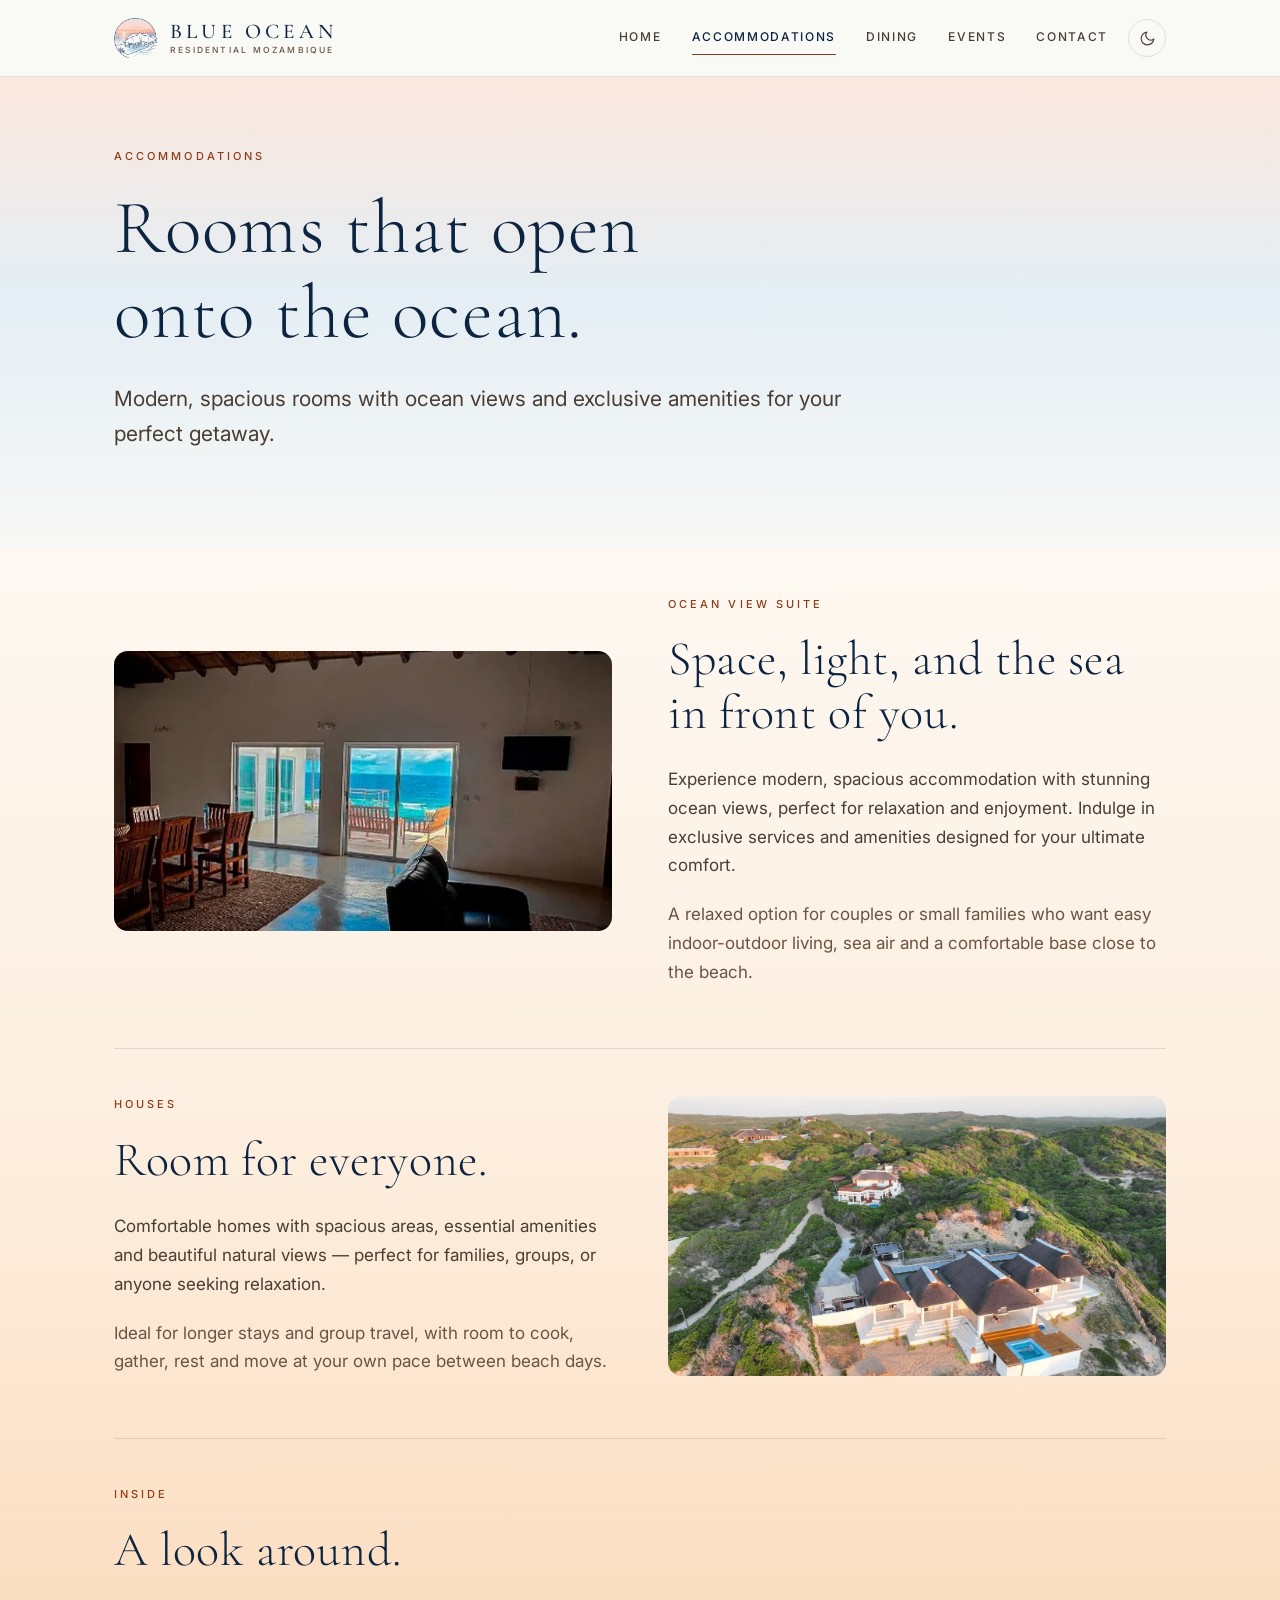
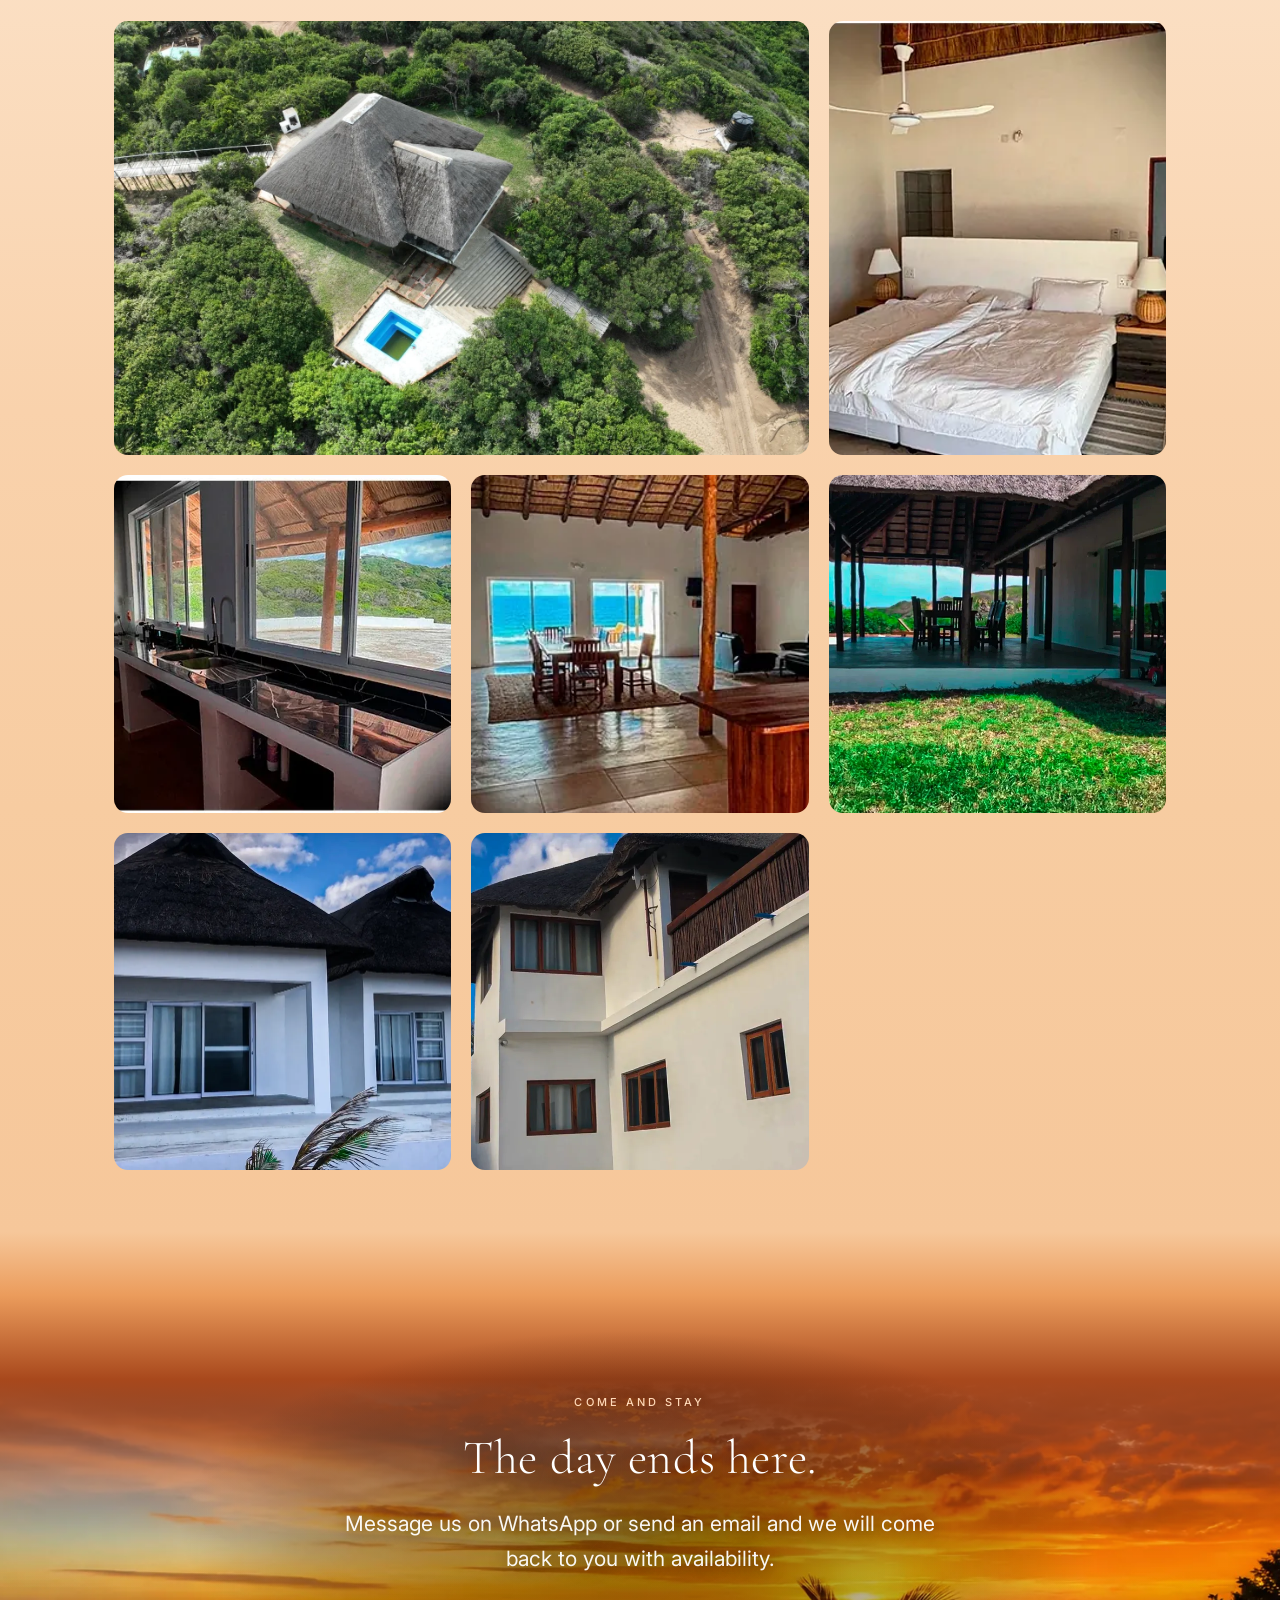
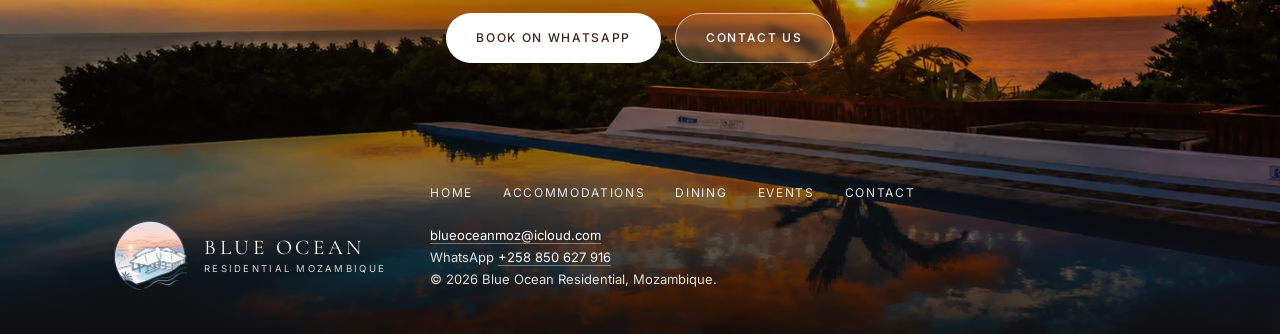
==== commit 8f7c5cb6: "Update Blue Ocean site content and event assets" ====
--- a/accommodations/index.html
+++ b/accommodations/index.html
@@ -61,7 +61,8 @@
       <a href="../">Home</a>
       <a href="./" aria-current="page">Accommodations</a>
       <a href="../dining/">Dining</a>
-      <a href="../experiences/">Experiences</a>
+      <!-- <a href="../experiences/">Experiences</a> -->
+      <a href="../events/">Events</a>
       <a href="../contact/">Contact</a>
     </nav>
     <button class="theme-toggle" type="button" aria-pressed="false" aria-label="Switch to dark theme">
@@ -96,8 +97,9 @@
             with stunning ocean views, perfect for relaxation and enjoyment.
             Indulge in exclusive services and amenities designed for your ultimate
             comfort.</p>
-          <p class="muted">[Add the specifics here — how many suites, bed
-            configuration, maximum occupancy, and what is included.]</p>
+          <p class="muted">A relaxed option for couples or small families who want
+            easy indoor-outdoor living, sea air and a comfortable base close to
+            the beach.</p>
         </div>
       </div>
     </div>
@@ -109,7 +111,7 @@
       <hr class="rule rule-gap" />
       <div class="split split-reverse">
         <figure class="media media-wide reveal">
-          <img src="../assets/photos/exterior-terrace.webp" alt="A row of houses with a shared terrace overlooking the coast" width="1200" height="675" loading="lazy" />
+          <img src="../assets/photos/accommodation-room-for-everyone-aerial.webp" alt="Aerial view of the thatched accommodation house set among coastal dune vegetation" width="1280" height="959" loading="lazy" />
         </figure>
         <div class="reveal">
           <p class="label">Houses</p>
@@ -117,8 +119,8 @@
           <p style="margin-bottom:20px">Comfortable homes with spacious areas,
             essential amenities and beautiful natural views — perfect for families,
             groups, or anyone seeking relaxation.</p>
-          <p class="muted">[Add the specifics — number of bedrooms, self-catering
-            or serviced, and how many the house sleeps.]</p>
+          <p class="muted">Ideal for longer stays and group travel, with room to
+            cook, gather, rest and move at your own pace between beach days.</p>
         </div>
       </div>
     </div>
@@ -132,6 +134,7 @@
       <h2 class="reveal" style="margin-bottom:44px">A look around.</h2>
 
       <div class="gallery reveal">
+        <figure class="media span-2"><img src="../assets/photos/accommodation-thatch-house-aerial.webp" alt="Thatched accommodation with private pool surrounded by coastal vegetation" width="1600" height="1199" loading="lazy" /></figure>
         <figure class="media"><img src="../assets/photos/room-bedroom.webp" alt="Bedroom with high thatched ceiling and ceiling fan" width="446" height="414" loading="lazy" /></figure>
         <figure class="media"><img src="../assets/photos/room-kitchen.webp" alt="Kitchen counter beneath a window looking out to the dunes" width="446" height="416" loading="lazy" /></figure>
         <figure class="media"><img src="../assets/photos/room-lounge.webp" alt="Living area under an exposed thatched roof, opening to the sea" width="280" height="400" loading="lazy" /></figure>
@@ -142,53 +145,19 @@
     </div>
   </section>
 
-  <!-- ---------- AMENITIES ---------- -->
-  <section style="padding-top:0">
-    <div class="wrap">
-      <hr class="rule rule-gap" />
-      <div class="split">
-        <div class="reveal">
-          <p class="label">Oceanfront amenities</p>
-          <h2 style="margin-bottom:32px">Included with every stay.</h2>
-          <div class="rows" style="border-top:1px solid var(--line)">
-            <div class="row" style="grid-template-columns:56px 1fr">
-              <div class="row-num">01</div>
-              <div><h3 style="margin-bottom:6px">Outdoor pool access</h3></div>
-            </div>
-            <div class="row" style="grid-template-columns:56px 1fr">
-              <div class="row-num">02</div>
-              <div><h3 style="margin-bottom:6px">Bar</h3></div>
-            </div>
-            <div class="row" style="grid-template-columns:56px 1fr">
-              <div class="row-num">03</div>
-              <div><h3 style="margin-bottom:6px">Restaurant</h3></div>
-            </div>
-            <div class="row" style="grid-template-columns:56px 1fr">
-              <div class="row-num">04</div>
-              <div><h3 style="margin-bottom:6px">Direct beach access</h3></div>
-            </div>
-          </div>
-          <p class="muted" style="margin-top:20px">[Add the rest — Wi-Fi, parking,
-            air conditioning, housekeeping, backup power, airport transfers.]</p>
-        </div>
-        <figure class="media media-tall reveal">
-          <img src="../assets/photos/pool-ocean.webp" alt="The pool at Blue Ocean Residential looking out to the Indian Ocean" width="1400" height="1443" loading="lazy" />
-        </figure>
-      </div>
-    </div>
-  </section>
-
 </main>
 
 </div><!-- /.daylight -->
 
 <footer class="site-footer">
   <div class="wrap footer-closing reveal">
-    <h2 style="margin-bottom:22px">Reserve your stay.</h2>
-    <p class="lede">Tell us your dates and how many of you there are, and we will confirm what is available.</p>
+    <p class="label">Come and stay</p>
+    <h2 style="margin-bottom:22px">The day ends here.</h2>
+    <p class="lede">Message us on WhatsApp or send an email and we will come back to
+      you with availability.</p>
     <div class="actions">
       <a class="btn" href="https://api.whatsapp.com/send/?phone=258850627916" target="_blank" rel="noopener">Book on WhatsApp</a>
-      <a class="btn btn-ghost" href="../contact/">Send an enquiry</a>
+      <a class="btn btn-ghost" href="../contact/">Contact us</a>
     </div>
   </div>
 
@@ -205,7 +174,8 @@
         <a href="../">Home</a>
         <a href="./">Accommodations</a>
         <a href="../dining/">Dining</a>
-        <a href="../experiences/">Experiences</a>
+        <!-- <a href="../experiences/">Experiences</a> -->
+        <a href="../events/">Events</a>
         <a href="../contact/">Contact</a>
       </nav>
       <p class="footer-legal">
--- a/assets/site.css
+++ b/assets/site.css
@@ -232,6 +232,12 @@
 }
 .nav-links a:hover{ color:var(--ink); }
 .nav-links a[aria-current="page"]{ color:var(--ink); border-bottom-color:var(--coral); }
+.nav-cta{
+  font-size:11px; font-weight:600; letter-spacing:0.14em; text-transform:uppercase;
+  color:#fff; background:var(--ink); border-radius:999px;
+  padding:10px 15px; white-space:nowrap;
+}
+.nav-cta:hover{ background:var(--coral); color:#fff; }
 
 .theme-toggle{
   width:38px; height:38px; display:grid; place-items:center;
@@ -243,7 +249,7 @@
 [data-theme="dark"] .icon-moon,
 :root:not([data-theme="dark"]) .icon-sun{ display:none; }
 
-/* five nav items is too many for a phone bar, so below 900px the links drop
+/* six nav items is too many for a phone bar, so below 900px the links drop
    to their own row and scroll sideways rather than wrapping or being hidden
    behind a JS menu. */
 @media (max-width:900px){
@@ -257,6 +263,7 @@
   }
   .nav-links::-webkit-scrollbar{ display:none; }
   .nav-links a{ font-size:11px; letter-spacing:0.1em; white-space:nowrap; }
+  .nav-cta{ order:2; margin-left:auto; padding:9px 13px; }
 }
 
 /* ---------- 6. HERO ----------
@@ -289,6 +296,7 @@
 .hero-photo > img{
   position:absolute; inset:0; z-index:-2;
   width:100%; height:100%; object-fit:cover;
+  transform-origin:center 34%;
 }
 .hero-photo::after{                 /* legibility scrim */
   content:""; position:absolute; inset:0; z-index:-1;
@@ -304,6 +312,10 @@
 .hero-photo .lede{ margin-bottom:36px; color:rgba(255,255,255,0.90); }
 .hero-photo .btn-ghost{ color:#fff; border-color:rgba(255,255,255,0.55); }
 .hero-photo .btn-ghost:hover{ background:rgba(255,255,255,0.14); border-color:#fff; }
+.home-fade-up:nth-child(2){ transition-delay:90ms; }
+.home-fade-up:nth-child(3){ transition-delay:180ms; }
+.home-fade-up:nth-child(4){ transition-delay:270ms; }
+.parallax-img{ will-change:transform; transform:translate3d(0,0,0) scale(var(--parallax-scale,1.04)); }
 
 /* ---------- 6b. MEDIA ---------- */
 figure{ margin:0; }
@@ -333,6 +345,264 @@
 .gallery .media img{ aspect-ratio:1/1; }
 .gallery .span-2{ grid-column:span 2; }
 .gallery .span-2 img{ aspect-ratio:16/10; }
+.event-highlight-bonfire{ object-position:center 72%; }
+
+/* event posts */
+.event-hero{
+  padding-block:clamp(44px,5.5vw,74px);
+  background:
+    linear-gradient(180deg,rgba(217,138,108,0.32),rgba(142,180,199,0.18) 48%,transparent 100%);
+}
+.event-hero-grid{ display:grid; gap:40px; align-items:center; }
+@media (min-width:980px){
+  .event-hero-grid{ grid-template-columns:minmax(0,0.92fr) minmax(0,1.08fr); gap:56px; }
+}
+.event-hero h1{ margin-bottom:24px; }
+.event-hero .lede{ margin-bottom:34px; }
+.event-hero-media{
+  display:grid; grid-template-columns:0.74fr 1fr; gap:16px; align-items:end;
+}
+.event-poster-card,
+.route-card,
+.route-large,
+.video-placeholder,
+.event-card{
+  border:1px solid var(--line); border-radius:var(--r);
+  background:var(--panel); overflow:hidden;
+}
+.event-poster-card{
+  transform:rotate(-1.25deg);
+  box-shadow:0 20px 44px rgba(13,36,64,0.18);
+}
+.event-poster-card img{ width:100%; aspect-ratio:1310/1340; object-fit:cover; }
+.route-card{
+  position:relative;
+  box-shadow:0 20px 44px rgba(13,36,64,0.14);
+}
+.route-card img,
+.route-large img{
+  width:100%; aspect-ratio:1592/856; object-fit:cover;
+  filter:saturate(1.06) contrast(1.04);
+}
+.route-card::after,
+.route-large::after{
+  content:""; position:absolute; inset:0;
+  background:linear-gradient(180deg,transparent,rgba(13,36,64,0.34));
+  pointer-events:none;
+}
+.route-card figcaption,
+.route-preview figcaption{
+  position:absolute; left:16px; right:16px; bottom:14px; z-index:3;
+  display:flex; align-items:end; justify-content:space-between; gap:16px;
+  color:#fff; text-shadow:0 1px 12px rgba(13,36,64,0.7);
+}
+.route-card figcaption span,
+.route-preview figcaption span{
+  font-size:10px; letter-spacing:0.18em; text-transform:uppercase;
+}
+.route-card figcaption b,
+.route-preview figcaption b{
+  font-family:var(--font-display); font-size:clamp(21px,2.2vw,30px); font-weight:500;
+}
+.event-stats-band{ padding-block:0; }
+.event-stats{
+  display:grid; gap:0;
+  grid-template-columns:repeat(2,minmax(0,1fr));
+  border:1px solid var(--line); background:#fff;
+}
+@media (min-width:760px){ .event-stats{ grid-template-columns:repeat(4,minmax(0,1fr)); } }
+.event-stat{
+  background:#fff; padding:24px;
+  border-top:1px solid var(--line);
+  min-height:126px; display:flex; flex-direction:column; justify-content:space-between;
+}
+.event-stat:nth-child(-n+2){ border-top:0; }
+.event-stat:nth-child(odd){ border-right:1px solid var(--line); }
+@media (min-width:760px){
+  .event-stat{ border-top:0; border-right:1px solid var(--line); }
+  .event-stat:nth-child(4n){ border-right:0; }
+}
+.event-stat b{
+  font-family:var(--font-display); font-weight:500;
+  font-size:clamp(32px,4vw,48px); color:var(--ink);
+}
+.event-stat span{
+  font-size:11px; letter-spacing:0.16em; text-transform:uppercase; color:var(--muted);
+}
+.event-post{
+  display:grid; gap:34px; align-items:start;
+  border-top:1px solid var(--line); padding-top:36px;
+}
+@media (min-width:880px){
+  .event-post{ grid-template-columns:minmax(280px,0.9fr) minmax(0,1.1fr); gap:54px; }
+}
+.event-poster img{ aspect-ratio:auto; }
+.event-details{
+  display:grid; gap:14px; margin:30px 0;
+  border-top:1px solid var(--line);
+}
+.event-detail{
+  display:grid; grid-template-columns:minmax(92px,0.34fr) 1fr;
+  gap:18px; padding-top:14px;
+  border-top:1px solid var(--line);
+}
+.event-detail:first-child{ border-top:0; }
+.event-detail b{
+  font-size:11px; letter-spacing:0.18em; text-transform:uppercase;
+  color:var(--muted);
+}
+.event-section-head{
+  display:flex; flex-direction:column; gap:10px; margin-bottom:34px;
+}
+.event-route-layout{
+  display:grid; gap:28px; align-items:stretch;
+}
+@media (min-width:900px){
+  .event-route-layout{ grid-template-columns:minmax(0,1.18fr) minmax(280px,0.82fr); }
+}
+.route-large{ position:relative; background:#0d2440; }
+.route-large img{ aspect-ratio:auto; }
+.event-card{ padding:clamp(26px,4vw,38px); }
+.event-card h3{ margin-bottom:14px; }
+.event-card p{ margin-bottom:24px; }
+.event-card-muted{ background:rgba(255,255,255,0.46); }
+.event-contact-grid{
+  display:grid; gap:28px; align-items:stretch;
+  width:min(100%,980px); margin-inline:auto;
+}
+@media (min-width:860px){
+  .event-contact-grid{ grid-template-columns:repeat(2,minmax(0,1fr)); }
+}
+.event-contact-grid .event-card{
+  display:flex; flex-direction:column; min-height:100%;
+  background:rgba(255,255,255,0.46);
+}
+.event-contact-grid .event-card > p:not(.label){ margin-bottom:24px; }
+.event-contact-grid .actions,
+.event-contact-grid .event-details{ margin-top:auto; }
+.event-contact-grid .actions{ gap:12px; }
+.event-contact-grid .btn{ min-width:148px; text-align:center; }
+.event-details.compact{ margin-bottom:0; }
+.event-feature-list{ display:grid; gap:16px; }
+.event-feature-list article{
+  border-top:1px solid var(--line); padding-top:18px;
+}
+.event-feature-list b{
+  display:block; margin-bottom:18px;
+  font-size:11px; letter-spacing:0.2em; color:var(--coral);
+}
+.event-feature-list h3{ margin-bottom:10px; }
+.route-preview{
+  position:relative; overflow:hidden; margin-top:30px;
+  width:min(100%,460px);
+  border-radius:var(--r); border:1px solid var(--line);
+  background:#0d2440;
+  box-shadow:0 18px 44px rgba(13,36,64,0.20);
+}
+.route-preview img{
+  width:100%; aspect-ratio:1592/856; object-fit:cover;
+  filter:saturate(1.06) contrast(1.04);
+}
+.route-preview::after{
+  content:""; position:absolute; inset:0;
+  background:
+    linear-gradient(180deg,rgba(13,36,64,0),rgba(13,36,64,0.34)),
+    linear-gradient(90deg,rgba(13,36,64,0.18),transparent 34%,transparent 66%,rgba(13,36,64,0.16));
+  pointer-events:none;
+}
+.video-placeholder{
+  position:relative; min-height:clamp(320px,52vw,520px);
+  display:grid; place-items:center; isolation:isolate;
+  border:1px solid var(--line); border-radius:var(--r);
+  overflow:hidden; background:#0d2440;
+}
+.route-loop-video,
+.video-placeholder img{
+  position:absolute; inset:0; width:100%; height:100%; object-fit:cover;
+  z-index:-2;
+}
+.video-placeholder::after{
+  content:""; position:absolute; inset:0; z-index:-1;
+  background:linear-gradient(180deg,rgba(13,36,64,0.22),rgba(13,36,64,0.72));
+}
+.strava-preview{
+  position:relative; overflow:hidden; isolation:isolate;
+  border:1px solid var(--line); border-radius:var(--r);
+  background:#0d2440;
+  box-shadow:0 18px 44px rgba(13,36,64,0.20);
+}
+.strava-preview img,
+.strava-preview video{
+  position:relative; inset:auto; z-index:0; display:block;
+  width:100%; aspect-ratio:1200/630; object-fit:cover;
+  filter:saturate(1.08) contrast(1.05);
+}
+.strava-preview video{ aspect-ratio:1280/360; }
+.strava-preview::after{
+  content:""; position:absolute; inset:0; z-index:1;
+  background:linear-gradient(180deg,rgba(13,36,64,0),rgba(13,36,64,0.46));
+  pointer-events:none;
+}
+.strava-preview figcaption{
+  position:absolute; left:22px; right:22px; bottom:20px; z-index:2;
+  display:flex; align-items:end; justify-content:space-between; gap:18px;
+}
+.strava-preview h3{
+  font-family:var(--font-display); font-size:clamp(28px,4vw,48px);
+  font-weight:500; color:#fff;
+}
+.strava-preview .label{ color:rgba(255,255,255,0.82); }
+.video-placeholder-content{
+  width:min(100% - 36px,560px); text-align:center; color:#fff;
+}
+.video-placeholder-content h3{
+  font-family:var(--font-display); font-size:clamp(38px,6vw,72px);
+  font-weight:500; margin-bottom:12px;
+}
+.video-placeholder-content .label,
+.video-placeholder-content p{ color:rgba(255,255,255,0.86); }
+.video-placeholder-content .actions{ justify-content:center; margin-top:24px; }
+.play-mark{
+  display:grid; place-items:center; margin:0 auto 24px;
+  width:72px; height:72px; border-radius:50%;
+  background:rgba(255,255,255,0.92); box-shadow:0 18px 42px rgba(0,0,0,0.28);
+}
+.play-mark::before{
+  content:""; display:block; margin-left:5px;
+  border-left:20px solid var(--ink);
+  border-top:13px solid transparent;
+  border-bottom:13px solid transparent;
+}
+.agenda-list{ border-top:1px solid var(--line); }
+.agenda-item{
+  display:grid; gap:18px; padding:24px 0;
+  border-bottom:1px solid var(--line);
+}
+@media (min-width:760px){
+  .agenda-item{ grid-template-columns:140px 1fr; gap:34px; }
+}
+.agenda-item time{
+  font-size:12px; letter-spacing:0.2em; text-transform:uppercase;
+  color:var(--coral); font-weight:600;
+}
+.agenda-item h3{ margin-bottom:8px; }
+.faq-list{ border-top:1px solid var(--line); }
+.faq-list details{ border-bottom:1px solid var(--line); padding:18px 0; }
+.faq-list summary{
+  cursor:pointer; color:var(--ink); font-weight:500;
+  font-size:clamp(18px,2vw,22px);
+}
+.faq-list details p{ margin-top:12px; max-width:70ch; }
+.event-final-cta{
+  text-align:center; padding-block:clamp(58px,8vw,96px);
+}
+.event-final-cta h2{ margin-bottom:26px; }
+.event-final-cta .actions{ justify-content:center; }
+.sponsor-strip{
+  padding:18px; background:rgba(255,255,255,0.56);
+  border:1px solid var(--line); border-radius:var(--r);
+}
+.sponsor-strip img{ width:100%; height:auto; object-fit:contain; }
 
 /* image card — photo above copy */
 .tile{
@@ -630,6 +900,13 @@
 .footer-legal a:hover{ border-bottom-color:#fff; }
 
 @media (max-width:640px){
+  .strava-preview figcaption{
+    position:static; display:block; padding:18px;
+    background:#0d2440;
+  }
+  .strava-preview::after{ display:none; }
+  .strava-preview h3{ font-size:30px; margin-bottom:14px; }
+  .strava-preview .btn{ width:100%; }
   .site-footer{ background-position:62% center; }
   .footer-brand img{ width:60px; }
 }
@@ -648,13 +925,36 @@
    compositor, and will-change would promote every pending element to its own
    layer at once, costing more than it saves. */
 .js .reveal{
-  opacity:0; transform:translate3d(0,14px,0);
-  transition:opacity .75s var(--ease), transform .75s var(--ease);
+  opacity:0; transform:translate3d(0,30px,0);
+  transition:opacity .62s var(--ease), transform .62s var(--ease);
 }
 .js .reveal.in{ opacity:1; transform:none; }
+.js .home-fade-up{ transform:translate3d(0,46px,0); }
+.js .home-fade-up.in{ transform:none; }
+.js .reveal-card{
+  opacity:0; transform:translate3d(0,28px,0);
+  transition:opacity .56s var(--ease), transform .56s var(--ease);
+}
+.js .reveal-card.in{ opacity:1; transform:none; }
+.js .reveal-scale{
+  transform:translate3d(0,24px,0) scale(.97);
+  transition:opacity .62s var(--ease), transform .62s var(--ease);
+}
+.js .reveal-scale.in{ transform:none; }
+
+@media (prefers-reduced-motion:reduce){
+  .js .reveal,
+  .js .home-fade-up,
+  .js .reveal-card,
+  .js .reveal-scale,
+  .parallax-img{
+    opacity:1; transform:none !important; transition:none !important;
+  }
+}
 
 /* lazy images fade up as they decode instead of snapping in.
    The hiding class is added by JS, never by CSS alone, so a script failure
    can never leave an image permanently invisible. */
 .img-fade{ opacity:0; transition:opacity .55s var(--ease); }
 .img-fade.loaded{ opacity:1; }
+.ring .img-fade{ opacity:1; }
